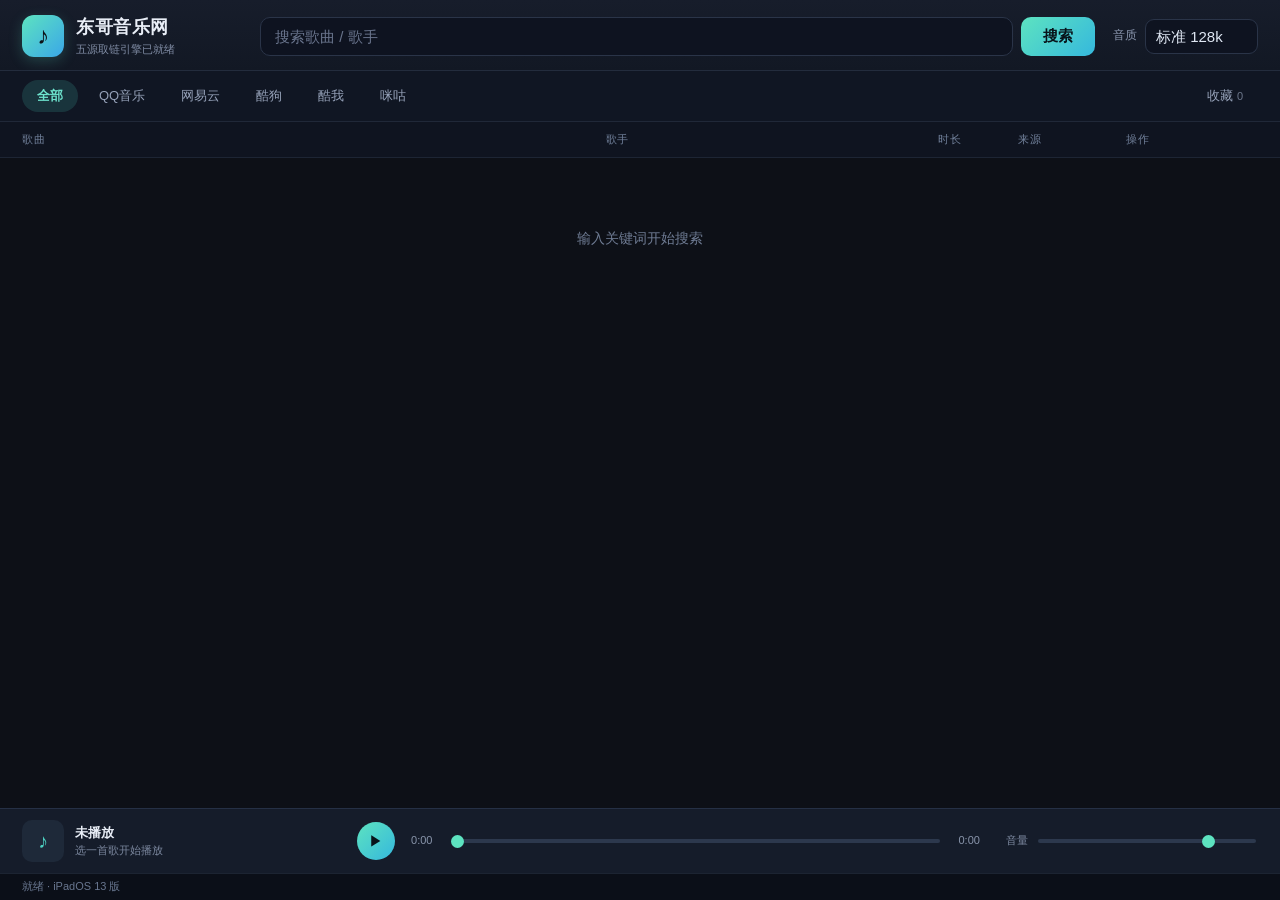
==== music/web/index.html @ faa71c2c "Add Dongge Music iPadOS 13 IPA build (WKWebView + original APK source engine, ad-hoc signed)" ====
<!DOCTYPE html>
<html lang="zh-CN">
<head>
<meta charset="utf-8">
<meta name="viewport" content="width=device-width, initial-scale=1, maximum-scale=1, viewport-fit=cover">
<title>东哥音乐网</title>
<link rel="stylesheet" href="app.css">
</head>
<body>

<header class="top">
  <div class="brand">
    <div class="logo">&#9834;</div>
    <div class="brandtext">
      <h1>东哥音乐网</h1>
      <p id="engineState">音源引擎加载中&hellip;</p>
    </div>
  </div>
  <div class="searchbar">
    <input id="q" type="search" placeholder="搜索歌曲 / 歌手" autocomplete="off" spellcheck="false">
    <button id="searchBtn" class="primary">搜索</button>
  </div>
  <div class="opts">
    <label for="quality">音质</label>
    <select id="quality">
      <option value="128k">标准 128k</option>
      <option value="320k">高品质 320k</option>
      <option value="flac">无损 FLAC</option>
      <option value="flac24bit">臻品 flac24bit</option>
    </select>
  </div>
</header>

<nav class="tabs">
  <button class="srctab active" data-src="all">全部</button>
  <button class="srctab" data-src="tx">QQ音乐</button>
  <button class="srctab" data-src="wy">网易云</button>
  <button class="srctab" data-src="kg">酷狗</button>
  <button class="srctab" data-src="kw">酷我</button>
  <button class="srctab" data-src="mg">咪咕</button>
  <span class="spacer"></span>
  <button id="favTab" class="srctab">收藏 <em id="favCount">0</em></button>
</nav>

<section class="listwrap">
  <div class="listhead">
    <span>歌曲</span><span>歌手</span><span>时长</span><span>来源</span><span>操作</span>
  </div>
  <div id="list" class="list"></div>
</section>

<footer class="player">
  <div class="pinfo">
    <div class="cover">&#9834;</div>
    <div class="ptext">
      <strong id="pTitle">未播放</strong>
      <small id="pArtist">选一首歌开始播放</small>
    </div>
  </div>
  <div class="pctrl">
    <button id="playBtn" class="round">&#9654;</button>
    <span id="curTime" class="time">0:00</span>
    <input id="seek" type="range" min="0" max="1000" value="0">
    <span id="totTime" class="time">0:00</span>
  </div>
  <div class="pvol">
    <span>音量</span>
    <input id="vol" type="range" min="0" max="100" value="80">
  </div>
</footer>

<div id="status" class="status">就绪 &middot; iPadOS 13 版</div>
<div id="toast" class="toast"></div>
<audio id="audio" preload="none"></audio>

<!-- lx runtime: byte-for-byte the APK's assets/bridge.html logic -->
<script>
(function () {
  var seq = 0;
  var pending = {};
  var handler = null;

  function bridge() { return window.AndroidBridge || null; }

  window.__resp = function (id, ok, status, headersJson, body) {
    var p = pending[id];
    if (!p) return;
    delete pending[id];
    if (!ok) { p.reject(new Error('network_error')); return; }
    var headers = {};
    try { headers = JSON.parse(headersJson || '{}'); } catch (e) {}
    p.resolve({ statusCode: status, headers: headers, body: body == null ? '' : body, raw: body });
  };

  function md5(s) {
    var b = bridge();
    try { return b ? b.md5(String(s)) : ''; } catch (e) { return ''; }
  }

  window.lx = {
    EVENT_NAMES: { request: 'request', inited: 'inited', updateAlert: 'updateAlert' },
    version: '2.6.0',
    env: 'desktop',
    on: function (name, fn) { if (name === 'request') handler = fn; },
    send: function (name, data) {
      var b = bridge();
      if (!b) return;
      try {
        if (name === 'inited') b.onInited(JSON.stringify(data || {}));
        else if (name === 'updateAlert') b.onAlert(JSON.stringify(data || {}));
      } catch (e) {}
    },
    request: function (url, options, callback) {
      if (typeof options === 'function') { callback = options; options = {}; }
      var opts = options || {};
      var p = new Promise(function (resolve, reject) {
        var id = ++seq;
        var timer = setTimeout(function () {
          if (pending[id]) { delete pending[id]; reject(new Error('timeout')); }
        }, (opts.timeout || 15000) + 2000);
        pending[id] = {
          resolve: function (v) { clearTimeout(timer); resolve(v); },
          reject: function (e) { clearTimeout(timer); reject(e); }
        };
        var b = bridge();
        if (!b) { delete pending[id]; clearTimeout(timer); reject(new Error('no_bridge')); return; }
        try { b.http(id, String(url), JSON.stringify(opts)); }
        catch (e) { delete pending[id]; clearTimeout(timer); reject(e); }
      });
      if (typeof callback === 'function') {
        p.then(function (r) { callback(null, r); }, function (e) { callback(e, null); });
        return undefined;
      }
      return p;
    },
    utils: {
      crypto: {
        md5: md5,
        aesEncrypt: function () { return ''; },
        aesDecrypt: function () { return ''; },
        rsaEncrypt: function () { return ''; },
        randomBytes: function (n) {
          var a = new Uint8Array(n || 16);
          if (window.crypto && window.crypto.getRandomValues) window.crypto.getRandomValues(a);
          return a;
        }
      },
      buffer: {
        bufToRaw: function (b) { return b; },
        bufToString: function (b) { return String(b); },
        rawToBuf: function (b) { return b; }
      }
    }
  };

  window.__invoke = function (callId, source, quality, infoJson) {
    var done = function (url) {
      var b = bridge();
      try { b.onResult(callId, url == null ? '' : String(url)); } catch (e) {}
    };
    if (typeof handler !== 'function') { done(''); return; }
    var info;
    try { info = JSON.parse(infoJson || '{}'); } catch (e) { info = {}; }
    try {
      var r = handler({ source: source, action: 'musicUrl', info: { type: quality, musicInfo: info } });
      Promise.resolve(r).then(function (v) {
        if (typeof v === 'string') done(v);
        else if (v && (v.url || v.data)) done(v.url || v.data);
        else done('');
      }, function () { done(''); });
    } catch (e) { done(''); }
  };

  window.__engineReady = false;
  window.__markReady = function () {
    window.__engineReady = true;
    var b = bridge();
    if (b) { try { b.onLoaded(); } catch (e) {} }
  };
})();
</script>

<!-- original obfuscated "五源合一" source engine, reused unchanged -->
<script src="plugin.js"></script>
<script>try { window.__markReady(); } catch (e) {}</script>

<script src="app.js"></script>
</body>
</html>
---- music/web/app.css ----
* { box-sizing: border-box; -webkit-tap-highlight-color: transparent; }
html, body { height: 100%; margin: 0; padding: 0; }
body {
  display: flex; flex-direction: column;
  overflow: hidden;
  background: #0d1017;
  color: #e9eef7;
  font: 15px/1.45 -apple-system, "PingFang SC", "Helvetica Neue", "Microsoft YaHei", sans-serif;
}
button, input, select { font-family: inherit; font-size: inherit; }
button { cursor: pointer; border: 0; }

/* ---------- header ---------- */
.top {
  display: grid;
  grid-template-columns: 220px minmax(260px, 1fr) auto;
  align-items: center;
  gap: 18px;
  padding: 14px 22px 12px;
  background: linear-gradient(180deg, #171d2b 0%, #121824 100%);
  border-bottom: 1px solid #232c3d;
}
.brand { display: flex; align-items: center; gap: 12px; min-width: 0; }
.logo {
  width: 42px; height: 42px; flex: 0 0 42px;
  display: flex; align-items: center; justify-content: center;
  border-radius: 12px; font-size: 24px; color: #0d1017;
  background: linear-gradient(135deg, #5de3c0, #3aa7e8);
  box-shadow: 0 4px 14px rgba(90, 220, 190, .22);
}
.brandtext { min-width: 0; }
.brandtext h1 { margin: 0; font-size: 18px; font-weight: 650; letter-spacing: .5px; }
.brandtext p { margin: 2px 0 0; font-size: 11px; color: #7f8ba3; white-space: nowrap; }
.searchbar { display: flex; gap: 8px; }
.searchbar input {
  flex: 1; min-width: 0;
  padding: 10px 14px;
  border-radius: 10px;
  border: 1px solid #2a3448;
  background: #0e1320;
  color: #e9eef7;
  outline: none;
  -webkit-appearance: none;
}
.searchbar input:focus { border-color: #4dd0c1; box-shadow: 0 0 0 3px rgba(77, 208, 193, .12); }
.searchbar input::placeholder { color: #69748c; }
button.primary {
  padding: 0 22px;
  border-radius: 10px;
  color: #08131a; font-weight: 700;
  background: linear-gradient(135deg, #5de3c0, #35b8dd);
  white-space: nowrap;
}
button.primary:active { opacity: .8; }
.opts { display: flex; align-items: center; gap: 8px; white-space: nowrap; }
.opts label { color: #8a96ad; font-size: 12px; }
.opts select {
  padding: 8px 10px; border-radius: 9px;
  border: 1px solid #2a3448; background: #0e1320; color: #dfe7f3;
  -webkit-appearance: none; outline: none;
}

/* ---------- tabs ---------- */
.tabs {
  display: flex; align-items: center; gap: 6px;
  padding: 9px 22px;
  background: #101623;
  border-bottom: 1px solid #202838;
  overflow-x: auto;
}
.tabs .spacer { flex: 1; }
.srctab {
  padding: 7px 15px; border-radius: 18px;
  background: transparent; color: #95a1b8;
  white-space: nowrap; font-size: 13px;
  transition: background .15s, color .15s;
}
.srctab.active { background: rgba(77, 208, 193, .16); color: #6de3cd; font-weight: 600; }
.srctab em { font-style: normal; opacity: .7; font-size: 11px; }

/* ---------- list ---------- */
.listwrap { flex: 1; min-height: 0; overflow-y: auto; -webkit-overflow-scrolling: touch; }
.listhead, .row {
  display: grid;
  grid-template-columns: minmax(0, 2.5fr) minmax(0, 1.4fr) 68px 96px 132px;
  gap: 12px; align-items: center;
  padding: 0 22px;
}
.listhead {
  height: 36px;
  position: sticky; top: 0; z-index: 2;
  background: #0f1420;
  border-bottom: 1px solid #1d2534;
  color: #71809a; font-size: 11px; letter-spacing: .6px;
}
.row {
  min-height: 58px;
  border-bottom: 1px solid #1a2130;
  transition: background .12s;
}
.row:nth-child(even) { background: rgba(255, 255, 255, .012); }
.row:active { background: rgba(77, 208, 193, .1); }
.cell { min-width: 0; overflow: hidden; text-overflow: ellipsis; white-space: nowrap; }
.cell.song b { display: block; font-weight: 550; font-size: 14px; }
.cell.song small { display: block; color: #6c7891; font-size: 11px; margin-top: 2px; }
.cell.artist { color: #aab5c9; font-size: 13px; }
.cell.dur { color: #7d89a0; font-size: 12px; font-variant-numeric: tabular-nums; }
.badge {
  display: inline-block; padding: 3px 9px; border-radius: 6px;
  font-size: 11px; font-weight: 600;
}
.b-tx { background: rgba(80, 170, 255, .16); color: #78bdff; }
.b-wy { background: rgba(255, 96, 96, .16); color: #ff8a8a; }
.b-kg { background: rgba(90, 200, 255, .16); color: #6fd0ff; }
.b-kw { background: rgba(255, 190, 80, .16); color: #ffc96b; }
.b-mg { background: rgba(180, 130, 255, .16); color: #c3a0ff; }
.cell.ops { display: flex; gap: 6px; justify-content: flex-end; }
.cell.ops button {
  width: 34px; height: 32px; border-radius: 8px;
  background: #1c2536; color: #c9d4e6; font-size: 15px; line-height: 1;
}
.cell.ops button:active { background: #2c3a52; }
.empty { padding: 70px 20px; text-align: center; color: #6f7c94; font-size: 14px; }

/* ---------- player ---------- */
.player {
  display: grid;
  grid-template-columns: minmax(180px, 1fr) minmax(280px, 2fr) minmax(120px, .8fr);
  align-items: center; gap: 20px;
  padding: 11px 22px calc(11px + env(safe-area-inset-bottom));
  background: #151c2a;
  border-top: 1px solid #253045;
}
.pinfo { display: flex; align-items: center; gap: 11px; min-width: 0; }
.cover {
  width: 42px; height: 42px; flex: 0 0 42px;
  display: flex; align-items: center; justify-content: center;
  border-radius: 10px; font-size: 20px; color: #4dd0c1;
  background: #1e2939;
}
.ptext { min-width: 0; }
.ptext strong { display: block; font-size: 13px; font-weight: 600; overflow: hidden; text-overflow: ellipsis; white-space: nowrap; }
.ptext small { display: block; color: #7d89a0; font-size: 11px; overflow: hidden; text-overflow: ellipsis; white-space: nowrap; }
.pctrl { display: flex; align-items: center; gap: 10px; }
.round {
  width: 38px; height: 38px; flex: 0 0 38px; border-radius: 50%;
  background: linear-gradient(135deg, #5de3c0, #35b8dd); color: #08131a;
  font-size: 14px; line-height: 1;
}
.time { color: #8894aa; font-size: 11px; font-variant-numeric: tabular-nums; min-width: 34px; text-align: center; }
input[type=range] { -webkit-appearance: none; appearance: none; height: 4px; border-radius: 3px; background: #2c384d; outline: none; }
.pctrl input[type=range] { flex: 1; min-width: 60px; }
.pvol input[type=range] { width: 100%; }
input[type=range]::-webkit-slider-thumb {
  -webkit-appearance: none; appearance: none;
  width: 13px; height: 13px; border-radius: 50%;
  background: #5de3c0; border: 0;
}
.pvol { display: flex; align-items: center; gap: 8px; color: #7d89a0; font-size: 11px; }
.pvol span { white-space: nowrap; }

.status {
  padding: 5px 22px calc(5px + env(safe-area-inset-bottom));
  background: #0b0f18; color: #68768f; font-size: 11px;
  border-top: 1px solid #1c2432;
  white-space: nowrap; overflow: hidden; text-overflow: ellipsis;
}
.toast {
  position: fixed; left: 50%; bottom: 120px; transform: translate(-50%, 12px);
  max-width: 80%; padding: 10px 20px; border-radius: 10px;
  background: rgba(28, 38, 54, .96); color: #e9eef7; font-size: 13px;
  border: 1px solid #36445c; box-shadow: 0 8px 28px rgba(0, 0, 0, .4);
  opacity: 0; pointer-events: none; transition: opacity .18s, transform .18s;
  z-index: 20; text-align: center;
}
.toast.show { opacity: 1; transform: translate(-50%, 0); }

@media (max-width: 720px) {
  .top { grid-template-columns: 1fr; gap: 10px; padding: 10px 14px; }
  .brand { display: none; }
  .opts { display: none; }
  .listhead, .row { grid-template-columns: minmax(0, 1.7fr) minmax(0, 1fr) 108px; padding: 0 14px; }
  .listhead span:nth-child(3), .listhead span:nth-child(4) { display: none; }
  .cell.dur, .cell.src { display: none; }
  .player { grid-template-columns: 1fr; gap: 8px; padding: 10px 14px; }
  .pvol { display: none; }
}
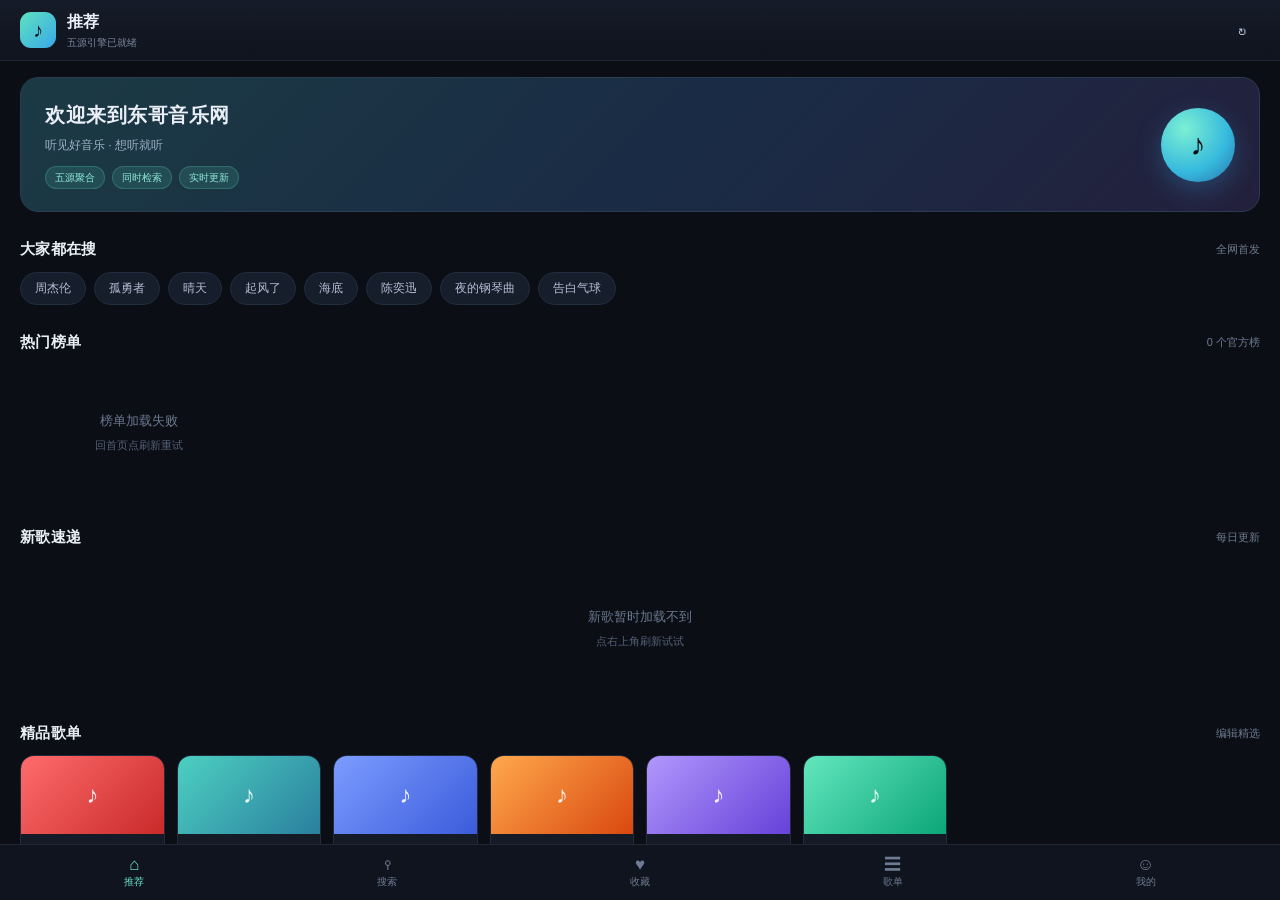
==== commit d4fc42f9: "Rebuild UI to match APK: 5 tabs (home/search/fav/playlist/mine), charts, queue, downloads" ====
--- a/music/web/index.html
+++ b/music/web/index.html
@@ -3,73 +3,243 @@
 <head>
 <meta charset="utf-8">
 <meta name="viewport" content="width=device-width, initial-scale=1, maximum-scale=1, viewport-fit=cover">
+<meta name="apple-mobile-web-app-capable" content="yes">
 <title>东哥音乐网</title>
 <link rel="stylesheet" href="app.css">
 </head>
 <body>
 
-<header class="top">
-  <div class="brand">
-    <div class="logo">&#9834;</div>
-    <div class="brandtext">
-      <h1>东哥音乐网</h1>
-      <p id="engineState">音源引擎加载中&hellip;</p>
-    </div>
-  </div>
-  <div class="searchbar">
-    <input id="q" type="search" placeholder="搜索歌曲 / 歌手" autocomplete="off" spellcheck="false">
-    <button id="searchBtn" class="primary">搜索</button>
-  </div>
-  <div class="opts">
-    <label for="quality">音质</label>
-    <select id="quality">
-      <option value="128k">标准 128k</option>
-      <option value="320k">高品质 320k</option>
-      <option value="flac">无损 FLAC</option>
-      <option value="flac24bit">臻品 flac24bit</option>
-    </select>
-  </div>
-</header>
-
-<nav class="tabs">
-  <button class="srctab active" data-src="all">全部</button>
-  <button class="srctab" data-src="tx">QQ音乐</button>
-  <button class="srctab" data-src="wy">网易云</button>
-  <button class="srctab" data-src="kg">酷狗</button>
-  <button class="srctab" data-src="kw">酷我</button>
-  <button class="srctab" data-src="mg">咪咕</button>
-  <span class="spacer"></span>
-  <button id="favTab" class="srctab">收藏 <em id="favCount">0</em></button>
-</nav>
-
-<section class="listwrap">
-  <div class="listhead">
-    <span>歌曲</span><span>歌手</span><span>时长</span><span>来源</span><span>操作</span>
-  </div>
-  <div id="list" class="list"></div>
-</section>
-
-<footer class="player">
-  <div class="pinfo">
-    <div class="cover">&#9834;</div>
-    <div class="ptext">
-      <strong id="pTitle">未播放</strong>
-      <small id="pArtist">选一首歌开始播放</small>
-    </div>
-  </div>
-  <div class="pctrl">
-    <button id="playBtn" class="round">&#9654;</button>
-    <span id="curTime" class="time">0:00</span>
-    <input id="seek" type="range" min="0" max="1000" value="0">
-    <span id="totTime" class="time">0:00</span>
-  </div>
-  <div class="pvol">
-    <span>音量</span>
-    <input id="vol" type="range" min="0" max="100" value="80">
-  </div>
-</footer>
-
-<div id="status" class="status">就绪 &middot; iPadOS 13 版</div>
+<div id="app">
+  <header class="appbar">
+    <div class="ab-left">
+      <div class="logo">&#9834;</div>
+      <div class="ab-title">
+        <strong id="abTitle">推荐</strong>
+        <small id="engineState">取链引擎启动中&hellip;</small>
+      </div>
+    </div>
+    <div class="ab-right">
+      <button id="btnRefresh" class="iconbtn" title="刷新">&#8635;</button>
+    </div>
+  </header>
+
+  <main id="views">
+
+    <!-- ================= 推荐 ================= -->
+    <section class="view" id="view-home">
+      <div class="hero">
+        <div class="hero-text">
+          <h2>欢迎来到东哥音乐网</h2>
+          <p>听见好音乐 &middot; 想听就听</p>
+          <div class="hero-tags">
+            <span class="tag">五源聚合</span>
+            <span class="tag">同时检索</span>
+            <span class="tag">实时更新</span>
+          </div>
+        </div>
+        <div class="hero-disc">&#9834;</div>
+      </div>
+
+      <div class="block">
+        <div class="block-head"><h3>大家都在搜</h3><span class="hint">全网首发</span></div>
+        <div class="chips" id="hotWords"></div>
+      </div>
+
+      <div class="block">
+        <div class="block-head"><h3>热门榜单</h3><span class="hint" id="chartHint">个官方榜</span></div>
+        <div class="chart-grid" id="chartGrid"></div>
+      </div>
+
+      <div class="block">
+        <div class="block-head"><h3>新歌速递</h3><span class="hint">每日更新</span></div>
+        <div class="song-list compact" id="newSongs"></div>
+      </div>
+
+      <div class="block">
+        <div class="block-head"><h3>精品歌单</h3><span class="hint">编辑精选</span></div>
+        <div class="pl-grid" id="curatedGrid"></div>
+      </div>
+
+      <div class="foot-note">
+        内容来自公开接口 &middot; 播放链接由插件引擎实时解析 &middot; 仅用于个人试听
+      </div>
+    </section>
+
+    <!-- ================= 搜索 ================= -->
+    <section class="view" id="view-search">
+      <div class="searchbar">
+        <input id="q" type="search" placeholder="搜索歌曲 / 歌手" autocomplete="off" spellcheck="false">
+        <button id="btnSearch" class="primary">搜索</button>
+      </div>
+      <div class="chips srcbar" id="srcBar"></div>
+
+      <div id="searchHistoryBlock" class="block">
+        <div class="block-head"><h3>搜索历史</h3><button class="linkbtn" id="btnClearHistory">清空</button></div>
+        <div class="chips" id="historyChips"></div>
+      </div>
+
+      <div class="block">
+        <div class="block-head"><h3 id="resultTitle">五源聚合搜索</h3><span class="hint" id="resultHint">同时检索</span></div>
+        <div class="song-list" id="searchResults"></div>
+      </div>
+    </section>
+
+    <!-- ================= 收藏 ================= -->
+    <section class="view" id="view-fav">
+      <div class="block">
+        <div class="block-head">
+          <h3>我的收藏 <em id="favCount" class="count">0</em></h3>
+          <div class="head-actions">
+            <button class="linkbtn" id="btnPlayAllFav">播放全部</button>
+            <button class="linkbtn danger" id="btnClearFav">清空</button>
+          </div>
+        </div>
+        <div class="song-list" id="favList"></div>
+      </div>
+    </section>
+
+    <!-- ================= 歌单 ================= -->
+    <section class="view" id="view-playlist">
+      <div id="plIndex">
+        <div class="block">
+          <div class="block-head">
+            <h3>我的歌单</h3>
+            <button class="linkbtn" id="btnNewPlaylist">新建歌单</button>
+          </div>
+          <div class="pl-list" id="playlistList"></div>
+        </div>
+      </div>
+      <div id="plDetail" class="hidden">
+        <div class="detail-head">
+          <button class="iconbtn" id="btnPlBack">&#8592;</button>
+          <div class="detail-title">
+            <strong id="plName">歌单</strong>
+            <small id="plMeta">0 首</small>
+          </div>
+          <div class="head-actions">
+            <button class="linkbtn" id="btnPlayAllPl">播放全部</button>
+            <button class="linkbtn danger" id="btnDelPl">删除</button>
+          </div>
+        </div>
+        <div class="song-list" id="plSongs"></div>
+      </div>
+    </section>
+
+    <!-- ================= 我的 ================= -->
+    <section class="view" id="view-mine">
+      <div class="block">
+        <div class="block-head"><h3>最近播放</h3><button class="linkbtn" id="btnClearRecent">清空</button></div>
+        <div class="song-list compact" id="recentList"></div>
+      </div>
+
+      <div class="block">
+        <div class="block-head"><h3>下载</h3><span class="hint" id="dlHint">本地记录</span></div>
+        <div class="song-list compact" id="downloadList"></div>
+      </div>
+
+      <div class="block">
+        <div class="block-head"><h3>设置</h3></div>
+        <div class="setting-row">
+          <span>默认音质</span>
+          <select id="setQuality">
+            <option value="128k">标准 128k</option>
+            <option value="320k">高品质 320k</option>
+            <option value="flac">无损 FLAC</option>
+            <option value="flac24bit">臻品 flac24bit</option>
+          </select>
+        </div>
+        <div class="setting-row">
+          <span>播放模式</span>
+          <select id="setMode">
+            <option value="list">列表循环</option>
+            <option value="single">单曲循环</option>
+            <option value="shuffle">随机播放</option>
+          </select>
+        </div>
+        <div class="setting-row">
+          <span>音源</span>
+          <span class="setting-val" id="srcHealth">检测中&hellip;</span>
+        </div>
+      </div>
+
+      <div class="foot-note">
+        东哥音乐网 iPadOS 13 版 &middot; 五源引擎<br>
+        内容来自公开接口 &middot; 仅用于个人试听
+      </div>
+    </section>
+  </main>
+
+  <!-- mini player -->
+  <div id="mini" class="mini hidden">
+    <div class="mini-cover" id="miniCover">&#9834;</div>
+    <div class="mini-text" id="miniOpen">
+      <strong id="miniTitle">未播放</strong>
+      <small id="miniArtist">选一首歌开始</small>
+    </div>
+    <button id="miniPlay" class="mini-btn">&#9654;</button>
+    <button id="miniNext" class="mini-btn">&#9197;</button>
+  </div>
+
+  <!-- bottom tabs -->
+  <nav class="tabbar">
+    <button class="tab active" data-tab="home"><i>&#8962;</i><span>推荐</span></button>
+    <button class="tab" data-tab="search"><i>&#9906;</i><span>搜索</span></button>
+    <button class="tab" data-tab="fav"><i>&#9829;</i><span>收藏</span></button>
+    <button class="tab" data-tab="playlist"><i>&#9776;</i><span>歌单</span></button>
+    <button class="tab" data-tab="mine"><i>&#9786;</i><span>我的</span></button>
+  </nav>
+</div>
+
+<!-- ================= full player ================= -->
+<div id="full" class="full">
+  <div class="full-bg"></div>
+  <div class="full-top">
+    <button class="iconbtn" id="btnCloseFull">&#9660;</button>
+    <div class="full-head">
+      <strong id="fullTitle">未播放</strong>
+      <small id="fullArtist">&mdash;</small>
+    </div>
+    <button class="iconbtn" id="btnQueue">&#9776;</button>
+  </div>
+
+  <div class="full-body">
+    <div class="full-cover" id="fullCover">&#9834;</div>
+    <div class="full-lyric" id="fullLyric">暂无歌词</div>
+    <div class="full-meta">
+      <span id="fullSource">音源 &mdash;</span>
+      <button class="pill" id="btnQuality">音质 128k</button>
+    </div>
+    <div class="full-comments" id="fullComments">暂时没有评论<br><small>或该歌曲不提供评论</small></div>
+  </div>
+
+  <div class="full-ctrl">
+    <div class="progress-row">
+      <span id="curTime">0:00</span>
+      <input id="seek" type="range" min="0" max="1000" value="0">
+      <span id="totTime">0:00</span>
+    </div>
+    <div class="ctrl-row">
+      <button class="iconbtn" id="btnMode">&#8635;</button>
+      <button class="iconbtn big" id="btnPrev">&#9198;</button>
+      <button class="playbtn" id="btnPlay">&#9654;</button>
+      <button class="iconbtn big" id="btnNext">&#9197;</button>
+      <button class="iconbtn" id="btnFavCur">&#9825;</button>
+    </div>
+  </div>
+</div>
+
+<!-- ================= queue sheet ================= -->
+<div id="sheet" class="sheet">
+  <div class="sheet-panel">
+    <div class="sheet-head">
+      <strong>播放列表</strong>
+      <span id="queueCount">0 首</span>
+      <button class="linkbtn" id="btnCloseSheet">收起</button>
+    </div>
+    <div class="song-list" id="queueList"></div>
+  </div>
+</div>
+
 <div id="toast" class="toast"></div>
 <audio id="audio" preload="none"></audio>
 
--- a/music/web/app.css
+++ b/music/web/app.css
@@ -1,187 +1,400 @@
 * { box-sizing: border-box; -webkit-tap-highlight-color: transparent; }
 html, body { height: 100%; margin: 0; padding: 0; }
 body {
-  display: flex; flex-direction: column;
   overflow: hidden;
-  background: #0d1017;
+  background: #0b0e14;
   color: #e9eef7;
-  font: 15px/1.45 -apple-system, "PingFang SC", "Helvetica Neue", "Microsoft YaHei", sans-serif;
+  font: 15px/1.5 -apple-system, "PingFang SC", "Helvetica Neue", "Microsoft YaHei", sans-serif;
+  -webkit-user-select: none;
+  user-select: none;
 }
 button, input, select { font-family: inherit; font-size: inherit; }
-button { cursor: pointer; border: 0; }
-
-/* ---------- header ---------- */
-.top {
+button { border: 0; background: none; color: inherit; cursor: pointer; }
+.hidden { display: none !important; }
+
+#app { display: flex; flex-direction: column; height: 100%; }
+
+/* ============ app bar ============ */
+.appbar {
+  display: flex; align-items: center; justify-content: space-between;
+  padding: 10px 20px;
+  background: linear-gradient(180deg, #151b28, #0f141e);
+  border-bottom: 1px solid #1f2736;
+  flex: 0 0 auto;
+}
+.ab-left { display: flex; align-items: center; gap: 11px; min-width: 0; }
+.logo {
+  width: 36px; height: 36px; border-radius: 11px;
+  display: flex; align-items: center; justify-content: center;
+  font-size: 20px; color: #08131a;
+  background: linear-gradient(135deg, #5de3c0, #3aa7e8);
+}
+.ab-title { min-width: 0; }
+.ab-title strong { display: block; font-size: 16px; font-weight: 650; letter-spacing: .4px; }
+.ab-title small { display: block; font-size: 10px; color: #78859c; margin-top: 1px; }
+.iconbtn {
+  width: 36px; height: 36px; border-radius: 9px;
+  color: #b8c4d8; font-size: 17px; line-height: 1;
+  display: flex; align-items: center; justify-content: center;
+}
+.iconbtn:active { background: #222c3d; }
+
+/* ============ views ============ */
+#views { flex: 1; min-height: 0; overflow-y: auto; -webkit-overflow-scrolling: touch; }
+.view { display: none; padding: 16px 20px 28px; }
+.view.active { display: block; }
+
+.block { margin-bottom: 26px; }
+.block-head {
+  display: flex; align-items: center; justify-content: space-between;
+  margin-bottom: 11px;
+}
+.block-head h3 { margin: 0; font-size: 15px; font-weight: 650; letter-spacing: .3px; }
+.block-head h3 .count {
+  font-style: normal; font-size: 12px; color: #7f8ca3;
+  margin-left: 6px; font-weight: 400;
+}
+.hint { font-size: 11px; color: #6e7b92; }
+.head-actions { display: flex; gap: 12px; }
+.linkbtn { font-size: 12px; color: #6de3cd; padding: 4px 2px; }
+.linkbtn.danger { color: #ff8a8a; }
+.linkbtn:active { opacity: .6; }
+
+/* hero */
+.hero {
+  display: flex; align-items: center; justify-content: space-between;
+  padding: 22px 24px;
+  border-radius: 18px;
+  background: linear-gradient(135deg, #1b3a44 0%, #1a2b45 55%, #23203c 100%);
+  border: 1px solid #2b3c52;
+  margin-bottom: 26px;
+  overflow: hidden;
+}
+.hero-text h2 { margin: 0 0 6px; font-size: 20px; font-weight: 700; letter-spacing: .5px; }
+.hero-text p { margin: 0 0 12px; font-size: 12px; color: #9fb0c8; }
+.hero-tags { display: flex; gap: 7px; flex-wrap: wrap; }
+.tag {
+  font-size: 10px; padding: 3px 9px; border-radius: 20px;
+  color: #8fe9d8; background: rgba(93, 227, 192, .13);
+  border: 1px solid rgba(93, 227, 192, .22);
+}
+.hero-disc {
+  width: 74px; height: 74px; flex: 0 0 74px; border-radius: 50%;
+  display: flex; align-items: center; justify-content: center;
+  font-size: 30px; color: #0b0e14;
+  background: radial-gradient(circle at 32% 28%, #7cf0d4, #35b8dd 60%, #2a6ea8);
+  box-shadow: 0 8px 26px rgba(58, 167, 232, .28);
+}
+
+/* chips */
+.chips { display: flex; flex-wrap: wrap; gap: 8px; }
+.chip {
+  padding: 7px 14px; border-radius: 18px;
+  background: #161d2b; border: 1px solid #232d40;
+  color: #b3c0d4; font-size: 12px;
+}
+.chip:active { background: #1e2839; }
+.chip.on { background: rgba(77, 208, 193, .16); border-color: rgba(77, 208, 193, .38); color: #6de3cd; }
+.srcbar { margin-bottom: 18px; }
+
+/* charts */
+.chart-grid { display: grid; grid-template-columns: repeat(auto-fill, minmax(230px, 1fr)); gap: 12px; }
+.chart-card {
+  padding: 14px 15px; border-radius: 14px;
+  background: #141a26; border: 1px solid #212b3c;
+  min-height: 92px;
+}
+.chart-card:active { background: #1a2230; }
+.chart-card .cc-head { display: flex; align-items: baseline; justify-content: space-between; margin-bottom: 8px; }
+.chart-card .cc-name { font-size: 14px; font-weight: 650; color: #eaf0fa; }
+.chart-card .cc-upd { font-size: 10px; color: #6e7b92; }
+.chart-card .cc-line {
+  font-size: 11px; color: #8b98ae; line-height: 1.9;
+  overflow: hidden; text-overflow: ellipsis; white-space: nowrap;
+}
+.chart-card .cc-line b { color: #c6d2e4; font-weight: 500; }
+
+/* playlists grid */
+.pl-grid { display: grid; grid-template-columns: repeat(auto-fill, minmax(140px, 1fr)); gap: 12px; }
+.pl-card { border-radius: 14px; overflow: hidden; background: #141a26; border: 1px solid #212b3c; }
+.pl-card:active { opacity: .8; }
+.pl-cover {
+  height: 78px; display: flex; align-items: center; justify-content: center;
+  font-size: 24px; color: rgba(255, 255, 255, .9);
+}
+.pl-card .pl-name { padding: 9px 11px 11px; font-size: 12px; color: #cfd9e8; }
+
+/* song list */
+.song-list { display: flex; flex-direction: column; }
+.song-row {
   display: grid;
-  grid-template-columns: 220px minmax(260px, 1fr) auto;
-  align-items: center;
-  gap: 18px;
-  padding: 14px 22px 12px;
-  background: linear-gradient(180deg, #171d2b 0%, #121824 100%);
-  border-bottom: 1px solid #232c3d;
-}
-.brand { display: flex; align-items: center; gap: 12px; min-width: 0; }
-.logo {
-  width: 42px; height: 42px; flex: 0 0 42px;
-  display: flex; align-items: center; justify-content: center;
-  border-radius: 12px; font-size: 24px; color: #0d1017;
-  background: linear-gradient(135deg, #5de3c0, #3aa7e8);
-  box-shadow: 0 4px 14px rgba(90, 220, 190, .22);
-}
-.brandtext { min-width: 0; }
-.brandtext h1 { margin: 0; font-size: 18px; font-weight: 650; letter-spacing: .5px; }
-.brandtext p { margin: 2px 0 0; font-size: 11px; color: #7f8ba3; white-space: nowrap; }
-.searchbar { display: flex; gap: 8px; }
-.searchbar input {
-  flex: 1; min-width: 0;
-  padding: 10px 14px;
-  border-radius: 10px;
-  border: 1px solid #2a3448;
-  background: #0e1320;
-  color: #e9eef7;
-  outline: none;
-  -webkit-appearance: none;
-}
-.searchbar input:focus { border-color: #4dd0c1; box-shadow: 0 0 0 3px rgba(77, 208, 193, .12); }
-.searchbar input::placeholder { color: #69748c; }
-button.primary {
-  padding: 0 22px;
-  border-radius: 10px;
-  color: #08131a; font-weight: 700;
-  background: linear-gradient(135deg, #5de3c0, #35b8dd);
-  white-space: nowrap;
-}
-button.primary:active { opacity: .8; }
-.opts { display: flex; align-items: center; gap: 8px; white-space: nowrap; }
-.opts label { color: #8a96ad; font-size: 12px; }
-.opts select {
-  padding: 8px 10px; border-radius: 9px;
-  border: 1px solid #2a3448; background: #0e1320; color: #dfe7f3;
-  -webkit-appearance: none; outline: none;
-}
-
-/* ---------- tabs ---------- */
-.tabs {
-  display: flex; align-items: center; gap: 6px;
-  padding: 9px 22px;
-  background: #101623;
-  border-bottom: 1px solid #202838;
-  overflow-x: auto;
-}
-.tabs .spacer { flex: 1; }
-.srctab {
-  padding: 7px 15px; border-radius: 18px;
-  background: transparent; color: #95a1b8;
-  white-space: nowrap; font-size: 13px;
-  transition: background .15s, color .15s;
-}
-.srctab.active { background: rgba(77, 208, 193, .16); color: #6de3cd; font-weight: 600; }
-.srctab em { font-style: normal; opacity: .7; font-size: 11px; }
-
-/* ---------- list ---------- */
-.listwrap { flex: 1; min-height: 0; overflow-y: auto; -webkit-overflow-scrolling: touch; }
-.listhead, .row {
-  display: grid;
-  grid-template-columns: minmax(0, 2.5fr) minmax(0, 1.4fr) 68px 96px 132px;
-  gap: 12px; align-items: center;
-  padding: 0 22px;
-}
-.listhead {
-  height: 36px;
-  position: sticky; top: 0; z-index: 2;
-  background: #0f1420;
-  border-bottom: 1px solid #1d2534;
-  color: #71809a; font-size: 11px; letter-spacing: .6px;
-}
-.row {
-  min-height: 58px;
-  border-bottom: 1px solid #1a2130;
-  transition: background .12s;
-}
-.row:nth-child(even) { background: rgba(255, 255, 255, .012); }
-.row:active { background: rgba(77, 208, 193, .1); }
-.cell { min-width: 0; overflow: hidden; text-overflow: ellipsis; white-space: nowrap; }
-.cell.song b { display: block; font-weight: 550; font-size: 14px; }
-.cell.song small { display: block; color: #6c7891; font-size: 11px; margin-top: 2px; }
-.cell.artist { color: #aab5c9; font-size: 13px; }
-.cell.dur { color: #7d89a0; font-size: 12px; font-variant-numeric: tabular-nums; }
+  grid-template-columns: 34px minmax(0, 1.9fr) minmax(0, 1.1fr) 54px 132px;
+  gap: 10px; align-items: center;
+  padding: 9px 6px;
+  border-bottom: 1px solid #19202d;
+  border-radius: 8px;
+}
+.song-row:active { background: rgba(77, 208, 193, .07); }
+.song-list.compact .song-row { grid-template-columns: 34px minmax(0, 2fr) minmax(0, 1.2fr) 100px; }
+.song-row .idx { color: #5f6d84; font-size: 11px; text-align: center; font-variant-numeric: tabular-nums; }
+.song-row .s-main { min-width: 0; }
+.song-row .s-name {
+  display: block; font-size: 13.5px; color: #e6edf7;
+  overflow: hidden; text-overflow: ellipsis; white-space: nowrap;
+}
+.song-row .s-sub {
+  display: block; font-size: 11px; color: #77849b; margin-top: 2px;
+  overflow: hidden; text-overflow: ellipsis; white-space: nowrap;
+}
+.song-row .s-artist { font-size: 12px; color: #9dabc2; overflow: hidden; text-overflow: ellipsis; white-space: nowrap; }
+.song-row .s-dur { font-size: 11px; color: #6f7c93; font-variant-numeric: tabular-nums; }
+.song-row .s-ops { display: flex; gap: 5px; justify-content: flex-end; }
+.song-row .s-ops button {
+  width: 31px; height: 29px; border-radius: 8px;
+  background: #1a2230; color: #bcc8da; font-size: 13px; line-height: 1;
+}
+.song-row .s-ops button:active { background: #26334a; }
+.song-row .s-ops button.faved { color: #ff7b8a; }
 .badge {
-  display: inline-block; padding: 3px 9px; border-radius: 6px;
-  font-size: 11px; font-weight: 600;
+  display: inline-block; padding: 2px 7px; border-radius: 5px;
+  font-size: 10px; font-weight: 600; margin-right: 6px;
 }
 .b-tx { background: rgba(80, 170, 255, .16); color: #78bdff; }
 .b-wy { background: rgba(255, 96, 96, .16); color: #ff8a8a; }
 .b-kg { background: rgba(90, 200, 255, .16); color: #6fd0ff; }
 .b-kw { background: rgba(255, 190, 80, .16); color: #ffc96b; }
 .b-mg { background: rgba(180, 130, 255, .16); color: #c3a0ff; }
-.cell.ops { display: flex; gap: 6px; justify-content: flex-end; }
-.cell.ops button {
-  width: 34px; height: 32px; border-radius: 8px;
-  background: #1c2536; color: #c9d4e6; font-size: 15px; line-height: 1;
-}
-.cell.ops button:active { background: #2c3a52; }
-.empty { padding: 70px 20px; text-align: center; color: #6f7c94; font-size: 14px; }
-
-/* ---------- player ---------- */
-.player {
-  display: grid;
-  grid-template-columns: minmax(180px, 1fr) minmax(280px, 2fr) minmax(120px, .8fr);
-  align-items: center; gap: 20px;
-  padding: 11px 22px calc(11px + env(safe-area-inset-bottom));
+.empty {
+  padding: 44px 16px; text-align: center;
+  color: #6b7890; font-size: 13px; line-height: 2;
+}
+.empty small { display: block; color: #55617a; font-size: 11px; }
+
+/* search */
+.searchbar { display: flex; gap: 8px; margin-bottom: 13px; }
+.searchbar input {
+  flex: 1; min-width: 0; padding: 11px 15px;
+  border-radius: 11px; border: 1px solid #2a3448;
+  background: #0f1420; color: #e9eef7; outline: none;
+  -webkit-appearance: none;
+}
+.searchbar input:focus { border-color: #4dd0c1; box-shadow: 0 0 0 3px rgba(77, 208, 193, .12); }
+.searchbar input::placeholder { color: #64708a; }
+button.primary {
+  padding: 0 22px; border-radius: 11px;
+  color: #08131a; font-weight: 700;
+  background: linear-gradient(135deg, #5de3c0, #35b8dd);
+}
+button.primary:active { opacity: .8; }
+
+/* playlist page */
+.pl-list { display: flex; flex-direction: column; gap: 9px; }
+.pl-row {
+  display: flex; align-items: center; gap: 12px;
+  padding: 12px 14px; border-radius: 12px;
+  background: #141a26; border: 1px solid #212b3c;
+}
+.pl-row:active { background: #1a2230; }
+.pl-row .pr-icon {
+  width: 40px; height: 40px; flex: 0 0 40px; border-radius: 10px;
+  display: flex; align-items: center; justify-content: center;
+  background: #1e2a3d; color: #6de3cd; font-size: 18px;
+}
+.pl-row .pr-text { min-width: 0; flex: 1; }
+.pl-row .pr-text strong { display: block; font-size: 13.5px; font-weight: 600; }
+.pl-row .pr-text small { display: block; font-size: 11px; color: #77849b; margin-top: 2px; }
+.detail-head {
+  display: flex; align-items: center; gap: 10px; margin-bottom: 14px;
+  padding-bottom: 12px; border-bottom: 1px solid #1f2736;
+}
+.detail-title { flex: 1; min-width: 0; }
+.detail-title strong { display: block; font-size: 15px; }
+.detail-title small { display: block; font-size: 11px; color: #77849b; }
+
+/* settings */
+.setting-row {
+  display: flex; align-items: center; justify-content: space-between;
+  padding: 12px 2px; border-bottom: 1px solid #19202d;
+  font-size: 13px; color: #cfd9e8;
+}
+.setting-row select {
+  padding: 7px 11px; border-radius: 9px;
+  border: 1px solid #2a3448; background: #0f1420; color: #dfe7f3;
+  -webkit-appearance: none; outline: none;
+}
+.setting-val { font-size: 12px; color: #7f8ca3; max-width: 58%; text-align: right; }
+
+.foot-note {
+  margin-top: 8px; padding: 14px 4px 4px;
+  font-size: 10.5px; color: #55617a; line-height: 1.9; text-align: center;
+}
+
+/* ============ mini player ============ */
+.mini {
+  display: flex; align-items: center; gap: 11px;
+  padding: 9px 18px;
   background: #151c2a;
-  border-top: 1px solid #253045;
-}
-.pinfo { display: flex; align-items: center; gap: 11px; min-width: 0; }
-.cover {
-  width: 42px; height: 42px; flex: 0 0 42px;
-  display: flex; align-items: center; justify-content: center;
-  border-radius: 10px; font-size: 20px; color: #4dd0c1;
-  background: #1e2939;
-}
-.ptext { min-width: 0; }
-.ptext strong { display: block; font-size: 13px; font-weight: 600; overflow: hidden; text-overflow: ellipsis; white-space: nowrap; }
-.ptext small { display: block; color: #7d89a0; font-size: 11px; overflow: hidden; text-overflow: ellipsis; white-space: nowrap; }
-.pctrl { display: flex; align-items: center; gap: 10px; }
-.round {
-  width: 38px; height: 38px; flex: 0 0 38px; border-radius: 50%;
-  background: linear-gradient(135deg, #5de3c0, #35b8dd); color: #08131a;
-  font-size: 14px; line-height: 1;
-}
-.time { color: #8894aa; font-size: 11px; font-variant-numeric: tabular-nums; min-width: 34px; text-align: center; }
-input[type=range] { -webkit-appearance: none; appearance: none; height: 4px; border-radius: 3px; background: #2c384d; outline: none; }
-.pctrl input[type=range] { flex: 1; min-width: 60px; }
-.pvol input[type=range] { width: 100%; }
+  border-top: 1px solid #232e42;
+  flex: 0 0 auto;
+}
+.mini-cover {
+  width: 38px; height: 38px; flex: 0 0 38px; border-radius: 9px;
+  display: flex; align-items: center; justify-content: center;
+  font-size: 17px; color: #4dd0c1; background: #1e2939;
+}
+.mini-text { flex: 1; min-width: 0; }
+.mini-text strong { display: block; font-size: 12.5px; overflow: hidden; text-overflow: ellipsis; white-space: nowrap; }
+.mini-text small { display: block; font-size: 10.5px; color: #78859c; overflow: hidden; text-overflow: ellipsis; white-space: nowrap; }
+.mini-btn { width: 36px; height: 36px; color: #cfd9e8; font-size: 16px; }
+
+/* ============ tabbar ============ */
+.tabbar {
+  display: flex; align-items: stretch;
+  padding: 6px 8px calc(6px + env(safe-area-inset-bottom));
+  background: #0f141e;
+  border-top: 1px solid #1f2736;
+  flex: 0 0 auto;
+}
+.tab {
+  flex: 1; display: flex; flex-direction: column; align-items: center; gap: 2px;
+  padding: 5px 0; color: #6e7b92; font-size: 10px;
+}
+.tab i { font-size: 17px; font-style: normal; line-height: 1; }
+.tab.active { color: #6de3cd; }
+
+/* ============ full player ============ */
+.full {
+  position: fixed; inset: 0; z-index: 40;
+  display: flex; flex-direction: column;
+  transform: translateY(100%);
+  transition: transform .28s cubic-bezier(.32, .72, 0, 1);
+  background: #0b0e14;
+}
+.full.open { transform: translateY(0); }
+.full-bg {
+  position: absolute; inset: 0;
+  background:
+    radial-gradient(circle at 20% 0%, rgba(58, 167, 232, .20), transparent 55%),
+    radial-gradient(circle at 85% 15%, rgba(93, 227, 192, .14), transparent 50%),
+    #0b0e14;
+}
+.full-top {
+  position: relative; z-index: 2;
+  display: flex; align-items: center; gap: 12px;
+  padding: 12px 18px;
+}
+.full-head { flex: 1; text-align: center; min-width: 0; }
+.full-head strong { display: block; font-size: 14px; overflow: hidden; text-overflow: ellipsis; white-space: nowrap; }
+.full-head small { display: block; font-size: 11px; color: #8b98ae; margin-top: 2px; }
+.full-body {
+  position: relative; z-index: 2;
+  flex: 1; min-height: 0;
+  display: flex; flex-direction: column; align-items: center;
+  padding: 6px 26px 0;
+  overflow-y: auto;
+}
+.full-cover {
+  width: min(46vw, 260px); height: min(46vw, 260px);
+  border-radius: 50%;
+  display: flex; align-items: center; justify-content: center;
+  font-size: 64px; color: rgba(8, 19, 26, .75);
+  background: radial-gradient(circle at 34% 28%, #7cf0d4, #35b8dd 58%, #2a6ea8);
+  box-shadow: 0 14px 44px rgba(0, 0, 0, .5);
+  margin: 10px 0 18px;
+}
+.full-cover.spin { animation: spin 18s linear infinite; }
+@keyframes spin { to { transform: rotate(360deg); } }
+.full-lyric {
+  font-size: 13px; color: #a7b4c9; text-align: center; line-height: 2;
+  min-height: 58px; max-height: 120px; overflow-y: auto;
+  padding: 0 6px;
+}
+.full-meta {
+  display: flex; align-items: center; gap: 12px;
+  margin: 14px 0 8px; font-size: 11px; color: #7f8ca3;
+}
+.pill {
+  padding: 5px 12px; border-radius: 16px;
+  background: #182130; border: 1px solid #27334a; color: #9fb0c8; font-size: 11px;
+}
+.full-comments {
+  margin-top: 6px; padding: 12px 16px; width: 100%; max-width: 520px;
+  border-radius: 12px; background: rgba(20, 26, 38, .7);
+  border: 1px solid #1f2a3b;
+  font-size: 11.5px; color: #7f8ca3; text-align: center; line-height: 1.9;
+}
+.full-ctrl {
+  position: relative; z-index: 2;
+  padding: 10px 26px calc(20px + env(safe-area-inset-bottom));
+}
+.progress-row { display: flex; align-items: center; gap: 10px; }
+.progress-row span { font-size: 10.5px; color: #8b98ae; font-variant-numeric: tabular-nums; min-width: 32px; text-align: center; }
+.progress-row input { flex: 1; }
+.ctrl-row {
+  display: flex; align-items: center; justify-content: space-between;
+  margin-top: 10px; padding: 0 6px;
+}
+.ctrl-row .iconbtn.big { font-size: 21px; }
+.playbtn {
+  width: 58px; height: 58px; border-radius: 50%;
+  background: linear-gradient(135deg, #5de3c0, #35b8dd);
+  color: #08131a; font-size: 20px; line-height: 1;
+  display: flex; align-items: center; justify-content: center;
+  box-shadow: 0 8px 24px rgba(58, 167, 232, .3);
+}
+
+input[type=range] {
+  -webkit-appearance: none; appearance: none;
+  height: 4px; border-radius: 3px; background: #2c384d; outline: none;
+}
 input[type=range]::-webkit-slider-thumb {
   -webkit-appearance: none; appearance: none;
-  width: 13px; height: 13px; border-radius: 50%;
-  background: #5de3c0; border: 0;
-}
-.pvol { display: flex; align-items: center; gap: 8px; color: #7d89a0; font-size: 11px; }
-.pvol span { white-space: nowrap; }
-
-.status {
-  padding: 5px 22px calc(5px + env(safe-area-inset-bottom));
-  background: #0b0f18; color: #68768f; font-size: 11px;
-  border-top: 1px solid #1c2432;
-  white-space: nowrap; overflow: hidden; text-overflow: ellipsis;
-}
+  width: 13px; height: 13px; border-radius: 50%; background: #5de3c0; border: 0;
+}
+
+/* ============ sheet ============ */
+.sheet {
+  position: fixed; inset: 0; z-index: 50;
+  background: rgba(0, 0, 0, .5);
+  display: flex; align-items: flex-end;
+  opacity: 0; pointer-events: none; transition: opacity .2s;
+}
+.sheet.open { opacity: 1; pointer-events: auto; }
+.sheet-panel {
+  width: 100%; max-height: 62%;
+  background: #101623;
+  border-radius: 18px 18px 0 0;
+  border-top: 1px solid #263146;
+  display: flex; flex-direction: column;
+  padding-bottom: calc(10px + env(safe-area-inset-bottom));
+}
+.sheet-head {
+  display: flex; align-items: center; gap: 10px;
+  padding: 14px 18px 10px;
+  border-bottom: 1px solid #1c2433;
+}
+.sheet-head strong { font-size: 14px; }
+.sheet-head span { flex: 1; font-size: 11px; color: #77849b; }
+.sheet-panel .song-list { overflow-y: auto; padding: 4px 12px 8px; }
+
 .toast {
-  position: fixed; left: 50%; bottom: 120px; transform: translate(-50%, 12px);
-  max-width: 80%; padding: 10px 20px; border-radius: 10px;
-  background: rgba(28, 38, 54, .96); color: #e9eef7; font-size: 13px;
-  border: 1px solid #36445c; box-shadow: 0 8px 28px rgba(0, 0, 0, .4);
+  position: fixed; left: 50%; bottom: 140px; transform: translate(-50%, 12px);
+  max-width: 82%; padding: 10px 20px; border-radius: 11px;
+  background: rgba(28, 38, 54, .97); color: #e9eef7; font-size: 13px;
+  border: 1px solid #36445c; box-shadow: 0 8px 28px rgba(0, 0, 0, .45);
   opacity: 0; pointer-events: none; transition: opacity .18s, transform .18s;
-  z-index: 20; text-align: center;
+  z-index: 80; text-align: center;
 }
 .toast.show { opacity: 1; transform: translate(-50%, 0); }
 
-@media (max-width: 720px) {
-  .top { grid-template-columns: 1fr; gap: 10px; padding: 10px 14px; }
-  .brand { display: none; }
-  .opts { display: none; }
-  .listhead, .row { grid-template-columns: minmax(0, 1.7fr) minmax(0, 1fr) 108px; padding: 0 14px; }
-  .listhead span:nth-child(3), .listhead span:nth-child(4) { display: none; }
-  .cell.dur, .cell.src { display: none; }
-  .player { grid-template-columns: 1fr; gap: 8px; padding: 10px 14px; }
-  .pvol { display: none; }
-}
+/* ============ responsive ============ */
+@media (max-width: 700px) {
+  .view { padding: 13px 14px 22px; }
+  .hero { padding: 16px; }
+  .hero-text h2 { font-size: 17px; }
+  .hero-disc { width: 56px; height: 56px; flex-basis: 56px; font-size: 24px; }
+  .song-row { grid-template-columns: 26px minmax(0, 1.7fr) 104px; }
+  .song-row .s-artist, .song-row .s-dur { display: none; }
+  .song-list.compact .song-row { grid-template-columns: 26px minmax(0, 1.9fr) 104px; }
+  .full-cover { width: 54vw; height: 54vw; font-size: 52px; }
+}
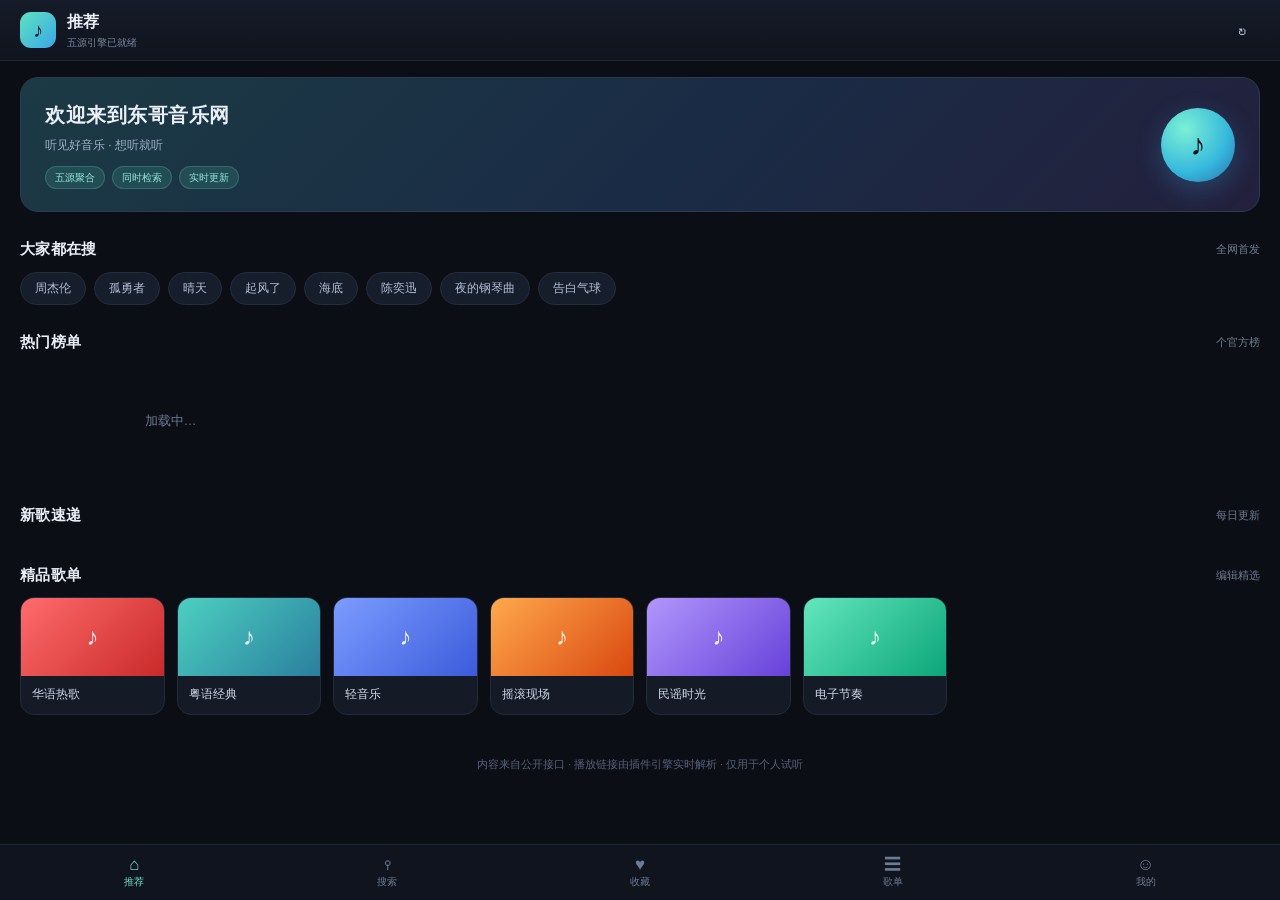
==== commit 994c4454: "Fix compact list grid, chart grid, full player centering and duration fallback" ====
--- a/music/web/index.html
+++ b/music/web/index.html
@@ -8,6 +8,11 @@
 <link rel="stylesheet" href="app.css">
 </head>
 <body>
+
+<!-- On device this file is injected natively at document start (WKUserScript).
+     The tag below makes the same bridge available when the page is opened in a
+     plain browser (desktop preview); shim.js self-guards against double init. -->
+<script src="shim.js"></script>
 
 <div id="app">
   <header class="appbar">
--- a/music/web/app.css
+++ b/music/web/app.css
@@ -98,7 +98,8 @@
 .srcbar { margin-bottom: 18px; }
 
 /* charts */
-.chart-grid { display: grid; grid-template-columns: repeat(auto-fill, minmax(230px, 1fr)); gap: 12px; }
+.chart-grid { display: grid; grid-template-columns: repeat(2, minmax(0, 1fr)); gap: 12px; }
+@media (min-width: 1000px) { .chart-grid { grid-template-columns: repeat(4, minmax(0, 1fr)); } }
 .chart-card {
   padding: 14px 15px; border-radius: 14px;
   background: #141a26; border: 1px solid #212b3c;
@@ -135,7 +136,7 @@
   border-radius: 8px;
 }
 .song-row:active { background: rgba(77, 208, 193, .07); }
-.song-list.compact .song-row { grid-template-columns: 34px minmax(0, 2fr) minmax(0, 1.2fr) 100px; }
+.song-list.compact .song-row { grid-template-columns: 34px minmax(0, 2fr) minmax(0, 1.2fr) 54px 100px; }
 .song-row .idx { color: #5f6d84; font-size: 11px; text-align: center; font-variant-numeric: tabular-nums; }
 .song-row .s-main { min-width: 0; }
 .song-row .s-name {
@@ -289,12 +290,12 @@
 .full-body {
   position: relative; z-index: 2;
   flex: 1; min-height: 0;
-  display: flex; flex-direction: column; align-items: center;
+  display: flex; flex-direction: column; align-items: center; justify-content: center;
   padding: 6px 26px 0;
   overflow-y: auto;
 }
 .full-cover {
-  width: min(46vw, 260px); height: min(46vw, 260px);
+  width: min(58vw, 320px); height: min(58vw, 320px);
   border-radius: 50%;
   display: flex; align-items: center; justify-content: center;
   font-size: 64px; color: rgba(8, 19, 26, .75);
@@ -395,6 +396,6 @@
   .hero-disc { width: 56px; height: 56px; flex-basis: 56px; font-size: 24px; }
   .song-row { grid-template-columns: 26px minmax(0, 1.7fr) 104px; }
   .song-row .s-artist, .song-row .s-dur { display: none; }
-  .song-list.compact .song-row { grid-template-columns: 26px minmax(0, 1.9fr) 104px; }
+  .song-list.compact .song-row { grid-template-columns: 26px minmax(0, 1.9fr) 96px; }
   .full-cover { width: 54vw; height: 54vw; font-size: 52px; }
 }
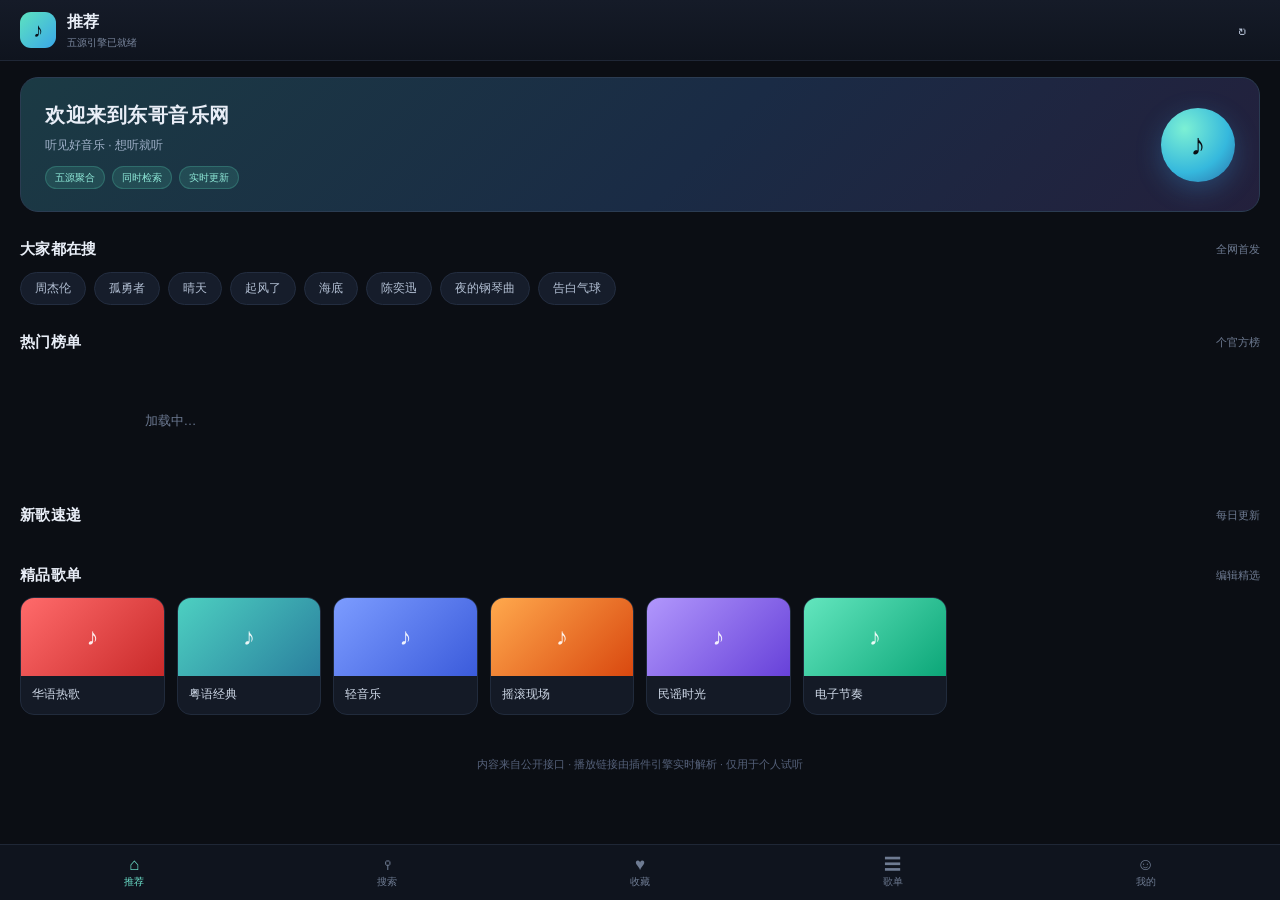
==== commit fbae6ada: "Add in-app diagnostics for playback; log engine state, invoke result, audio errors, native http fail" ====
--- a/music/web/index.html
+++ b/music/web/index.html
@@ -167,6 +167,17 @@
         </div>
       </div>
 
+      <div class="block">
+        <div class="block-head">
+          <h3>诊断</h3>
+          <span class="head-actions">
+            <button class="linkbtn" id="btnCopyDiag">复制</button>
+            <button class="linkbtn" id="btnClearDiag">清空</button>
+          </span>
+        </div>
+        <div class="diag" id="diagList"></div>
+      </div>
+
       <div class="foot-note">
         东哥音乐网 iPadOS 13 版 &middot; 五源引擎<br>
         内容来自公开接口 &middot; 仅用于个人试听
@@ -246,7 +257,7 @@
 </div>
 
 <div id="toast" class="toast"></div>
-<audio id="audio" preload="none"></audio>
+<audio id="audio" preload="auto" playsinline webkit-playsinline></audio>
 
 <!-- lx runtime: byte-for-byte the APK's assets/bridge.html logic -->
 <script>
@@ -328,22 +339,41 @@
     }
   };
 
+  window.__engineHandlerType = function () { return typeof handler; };
+
   window.__invoke = function (callId, source, quality, infoJson) {
+    var log = function (m) { if (window.__dgLog) window.__dgLog('engine', m); };
     var done = function (url) {
       var b = bridge();
       try { b.onResult(callId, url == null ? '' : String(url)); } catch (e) {}
     };
-    if (typeof handler !== 'function') { done(''); return; }
+    if (typeof handler !== 'function') {
+      log('no_handler source=' + source + ' type=' + typeof handler);
+      done(''); return;
+    }
+    log('invoke ' + source + ' ' + quality);
     var info;
     try { info = JSON.parse(infoJson || '{}'); } catch (e) { info = {}; }
     try {
       var r = handler({ source: source, action: 'musicUrl', info: { type: quality, musicInfo: info } });
       Promise.resolve(r).then(function (v) {
-        if (typeof v === 'string') done(v);
-        else if (v && (v.url || v.data)) done(v.url || v.data);
-        else done('');
-      }, function () { done(''); });
-    } catch (e) { done(''); }
+        if (typeof v === 'string') {
+          if (!v) log('resolved EMPTY string ' + source);
+          done(v);
+        } else if (v && (v.url || v.data)) {
+          done(v.url || v.data);
+        } else {
+          log('resolved junk ' + source + ' ' + Object.prototype.toString.call(v) + ' ' + String(v).slice(0, 80));
+          done('');
+        }
+      }, function (e) {
+        log('handler REJECTED ' + source + ' ' + ((e && (e.name + ': ' + e.message)) || String(e)));
+        done('');
+      });
+    } catch (e) {
+      log('handler THREW ' + source + ' ' + ((e && (e.name + ': ' + e.message)) || String(e)));
+      done('');
+    }
   };
 
   window.__engineReady = false;
@@ -357,7 +387,10 @@
 
 <!-- original obfuscated "五源合一" source engine, reused unchanged -->
 <script src="plugin.js"></script>
-<script>try { window.__markReady(); } catch (e) {}</script>
+<script>
+  try { window.__markReady(); } catch (e) {}
+  window.__engineHandlerAtLoad = window.__engineHandlerType ? window.__engineHandlerType() : '?';
+</script>
 
 <script src="app.js"></script>
 </body>
--- a/music/web/app.css
+++ b/music/web/app.css
@@ -224,6 +224,24 @@
   -webkit-appearance: none; outline: none;
 }
 .setting-val { font-size: 12px; color: #7f8ca3; max-width: 58%; text-align: right; }
+
+/* diagnostics */
+.diag {
+  max-height: 300px; overflow-y: auto;
+  border-radius: 12px; background: #0c111a; border: 1px solid #1c2534;
+  padding: 8px 10px;
+}
+.diag .empty { padding: 18px 0; font-size: 12px; }
+.diag-row {
+  display: grid; grid-template-columns: 58px 52px minmax(0, 1fr);
+  gap: 8px; align-items: baseline;
+  padding: 5px 0; border-bottom: 1px solid #141b27;
+  font: 11px/1.55 ui-monospace, Menlo, Consolas, monospace;
+}
+.diag-row:last-child { border-bottom: 0; }
+.diag-t { color: #5d6b82; }
+.diag-k { color: #6de3cd; }
+.diag-m { color: #b6c3d6; word-break: break-all; }
 
 .foot-note {
   margin-top: 8px; padding: 14px 4px 4px;
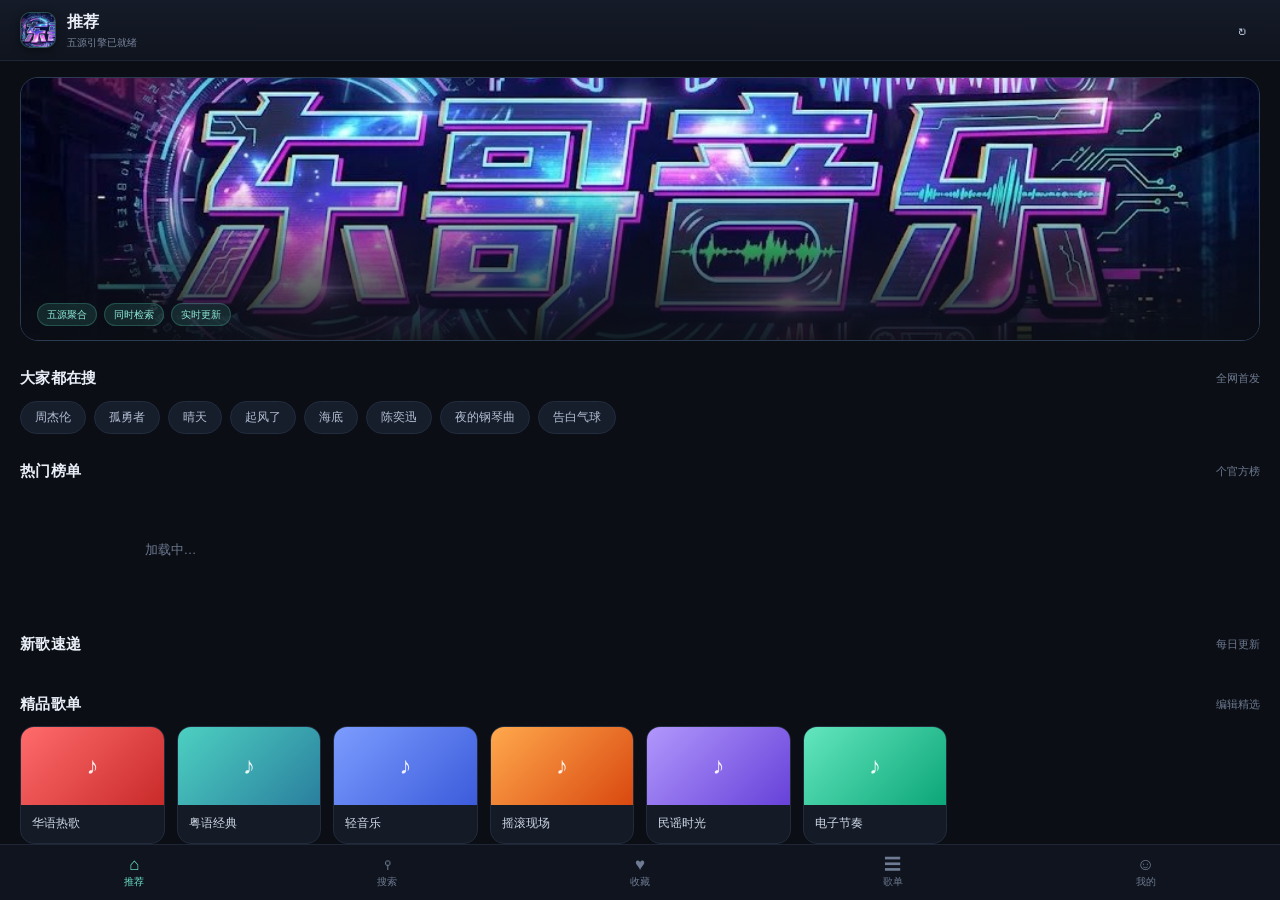
==== commit c608f1ff: "v11: app icon + in-app logo, lyrics panel, play-order & sleep timer" ====
--- a/music/web/index.html
+++ b/music/web/index.html
@@ -17,7 +17,7 @@
 <div id="app">
   <header class="appbar">
     <div class="ab-left">
-      <div class="logo">&#9834;</div>
+      <img class="logo" src="logo-mark.png" alt="东哥音乐网">
       <div class="ab-title">
         <strong id="abTitle">推荐</strong>
         <small id="engineState">取链引擎启动中&hellip;</small>
@@ -33,16 +33,13 @@
     <!-- ================= 推荐 ================= -->
     <section class="view" id="view-home">
       <div class="hero">
-        <div class="hero-text">
-          <h2>欢迎来到东哥音乐网</h2>
-          <p>听见好音乐 &middot; 想听就听</p>
-          <div class="hero-tags">
-            <span class="tag">五源聚合</span>
-            <span class="tag">同时检索</span>
-            <span class="tag">实时更新</span>
-          </div>
-        </div>
-        <div class="hero-disc">&#9834;</div>
+        <img class="hero-img" src="logo.jpg" alt="东哥音乐网">
+        <div class="hero-fade"></div>
+        <div class="hero-tags">
+          <span class="tag">五源聚合</span>
+          <span class="tag">同时检索</span>
+          <span class="tag">实时更新</span>
+        </div>
       </div>
 
       <div class="block">
@@ -220,12 +217,21 @@
 
   <div class="full-body">
     <div class="full-cover" id="fullCover">&#9834;</div>
-    <div class="full-lyric" id="fullLyric">暂无歌词</div>
+    <div class="full-lyric-wrap" id="lyricWrap">
+      <div class="lyric-inner" id="lyricInner"><div class="lyric-empty">暂无歌词</div></div>
+    </div>
     <div class="full-meta">
       <span id="fullSource">音源 &mdash;</span>
       <button class="pill" id="btnQuality">音质 128k</button>
     </div>
-    <div class="full-comments" id="fullComments">暂时没有评论<br><small>或该歌曲不提供评论</small></div>
+    <div class="full-extras">
+      <div class="seg" id="orderSeg">
+        <button type="button" data-mode="list">列表循环</button>
+        <button type="button" data-mode="single">单曲循环</button>
+        <button type="button" data-mode="shuffle">随机播放</button>
+      </div>
+      <button class="pill" id="btnTimer">定时关闭</button>
+    </div>
   </div>
 
   <div class="full-ctrl">
@@ -235,11 +241,29 @@
       <span id="totTime">0:00</span>
     </div>
     <div class="ctrl-row">
-      <button class="iconbtn" id="btnMode">&#8635;</button>
       <button class="iconbtn big" id="btnPrev">&#9198;</button>
       <button class="playbtn" id="btnPlay">&#9654;</button>
       <button class="iconbtn big" id="btnNext">&#9197;</button>
       <button class="iconbtn" id="btnFavCur">&#9825;</button>
+    </div>
+  </div>
+</div>
+
+<!-- ================= sleep timer sheet ================= -->
+<div id="timerSheet" class="sheet">
+  <div class="sheet-panel">
+    <div class="sheet-head">
+      <strong>定时停止播放</strong>
+      <span id="timerState">未开启</span>
+      <button class="linkbtn" id="btnCloseTimer">收起</button>
+    </div>
+    <div class="timer-list">
+      <button type="button" class="timer-opt" data-min="15">15 分钟后停止</button>
+      <button type="button" class="timer-opt" data-min="30">30 分钟后停止</button>
+      <button type="button" class="timer-opt" data-min="60">60 分钟后停止</button>
+      <button type="button" class="timer-opt" data-min="90">90 分钟后停止</button>
+      <button type="button" class="timer-opt" data-min="-2">播完当前这首后停止</button>
+      <button type="button" class="timer-opt danger" data-min="-1">关闭定时</button>
     </div>
   </div>
 </div>
--- a/music/web/app.css
+++ b/music/web/app.css
@@ -24,10 +24,12 @@
 }
 .ab-left { display: flex; align-items: center; gap: 11px; min-width: 0; }
 .logo {
-  width: 36px; height: 36px; border-radius: 11px;
-  display: flex; align-items: center; justify-content: center;
-  font-size: 20px; color: #08131a;
-  background: linear-gradient(135deg, #5de3c0, #3aa7e8);
+  width: 36px; height: 36px; flex: 0 0 36px;
+  border-radius: 10px;
+  object-fit: cover;
+  border: 1px solid rgba(93, 227, 192, .28);
+  box-shadow: 0 2px 10px rgba(0, 0, 0, .45);
+  background: #121a26;
 }
 .ab-title { min-width: 0; }
 .ab-title strong { display: block; font-size: 16px; font-weight: 650; letter-spacing: .4px; }
@@ -60,15 +62,29 @@
 .linkbtn.danger { color: #ff8a8a; }
 .linkbtn:active { opacity: .6; }
 
-/* hero */
+/* hero — brand banner */
 .hero {
-  display: flex; align-items: center; justify-content: space-between;
-  padding: 22px 24px;
+  position: relative;
+  height: 168px;
   border-radius: 18px;
-  background: linear-gradient(135deg, #1b3a44 0%, #1a2b45 55%, #23203c 100%);
+  overflow: hidden;
   border: 1px solid #2b3c52;
   margin-bottom: 26px;
-  overflow: hidden;
+  background: #0d121b;
+}
+@media (min-width: 700px) { .hero { height: 264px; } }
+.hero-img {
+  position: absolute; inset: 0;
+  width: 100%; height: 100%;
+  object-fit: cover; display: block;
+}
+.hero-fade {
+  position: absolute; inset: 0;
+  background: linear-gradient(180deg, rgba(11, 14, 20, 0) 42%, rgba(11, 14, 20, .55) 72%, rgba(11, 14, 20, .92) 100%);
+}
+.hero-tags {
+  position: absolute; left: 16px; bottom: 14px;
+  display: flex; gap: 7px; flex-wrap: wrap;
 }
 .hero-text h2 { margin: 0 0 6px; font-size: 20px; font-weight: 700; letter-spacing: .5px; }
 .hero-text p { margin: 0 0 12px; font-size: 12px; color: #9fb0c8; }
@@ -323,11 +339,66 @@
 }
 .full-cover.spin { animation: spin 18s linear infinite; }
 @keyframes spin { to { transform: rotate(360deg); } }
-.full-lyric {
-  font-size: 13px; color: #a7b4c9; text-align: center; line-height: 2;
-  min-height: 58px; max-height: 120px; overflow-y: auto;
-  padding: 0 6px;
-}
+.full-lyric-wrap {
+  position: relative;
+  width: 100%; max-width: 560px;
+  flex: 1 1 auto;
+  min-height: 96px; max-height: 38vh;
+  overflow-y: auto;
+  -webkit-overflow-scrolling: touch;
+  scroll-behavior: smooth;
+  margin: 2px 0 4px;
+  -webkit-mask-image: linear-gradient(180deg, transparent 0, #000 14%, #000 86%, transparent 100%);
+  mask-image: linear-gradient(180deg, transparent 0, #000 14%, #000 86%, transparent 100%);
+}
+.lyric-inner { padding: 30px 0; }
+.lyric-line {
+  font-size: 13.5px; line-height: 2.05; color: #7f8da4;
+  text-align: center; padding: 2px 10px; opacity: .9;
+  transition: color .18s ease, transform .18s ease, opacity .18s ease;
+}
+.lyric-line.on {
+  color: #eef4ff; font-weight: 650; opacity: 1;
+  transform: scale(1.05);
+  text-shadow: 0 0 20px rgba(93, 227, 192, .45);
+}
+.lyric-empty { text-align: center; color: #5b6779; font-size: 12px; line-height: 2; padding: 10px 0; }
+
+.full-extras {
+  display: flex; align-items: center; gap: 10px; flex-wrap: wrap;
+  justify-content: center; margin: 8px 0 2px;
+}
+.seg {
+  display: flex; border-radius: 12px; overflow: hidden;
+  background: #141c28; border: 1px solid #24304a;
+}
+.seg button {
+  padding: 7px 12px; font-size: 11.5px; color: #93a1b8;
+  background: transparent; border: 0; border-radius: 0;
+}
+.seg button + button { border-left: 1px solid #24304a; }
+.seg button.on {
+  background: linear-gradient(135deg, rgba(93, 227, 192, .20), rgba(53, 184, 221, .20));
+  color: #8fe9d8; font-weight: 650;
+}
+.pill.on {
+  color: #8fe9d8;
+  border-color: rgba(93, 227, 192, .45);
+  background: rgba(93, 227, 192, .12);
+}
+
+.timer-list {
+  padding: 6px 14px calc(14px + env(safe-area-inset-bottom));
+  display: flex; flex-direction: column; gap: 8px;
+}
+.timer-opt {
+  width: 100%; text-align: left;
+  padding: 13px 16px; border-radius: 12px;
+  background: #161d2b; border: 1px solid #232d40;
+  color: #c3cfe0; font-size: 13.5px;
+}
+.timer-opt:active { background: #1e2739; }
+.timer-opt.danger { color: #ff8a8a; border-color: rgba(255, 138, 138, .28); }
 .full-meta {
   display: flex; align-items: center; gap: 12px;
   margin: 14px 0 8px; font-size: 11px; color: #7f8ca3;
@@ -350,8 +421,8 @@
 .progress-row span { font-size: 10.5px; color: #8b98ae; font-variant-numeric: tabular-nums; min-width: 32px; text-align: center; }
 .progress-row input { flex: 1; }
 .ctrl-row {
-  display: flex; align-items: center; justify-content: space-between;
-  margin-top: 10px; padding: 0 6px;
+  display: flex; align-items: center; justify-content: space-around;
+  margin-top: 10px; padding: 0 16px;
 }
 .ctrl-row .iconbtn.big { font-size: 21px; }
 .playbtn {
